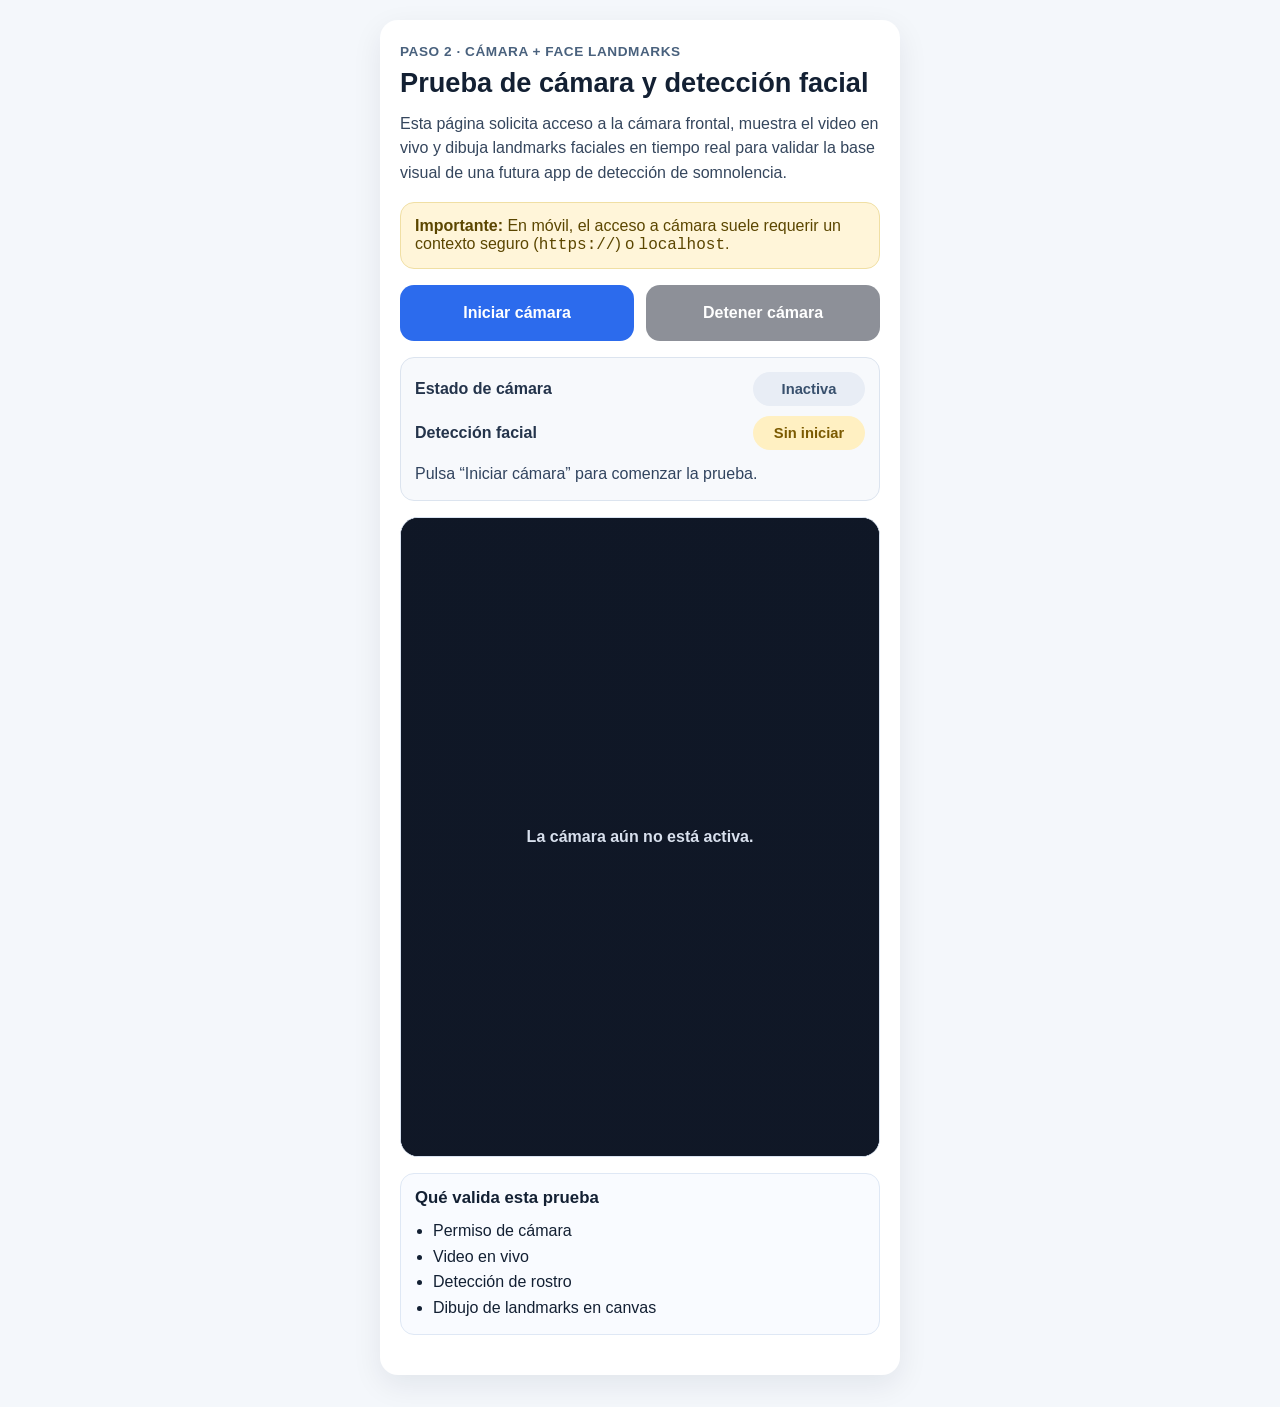
==== index.html @ 903a5b25 "primer deploy face detection" ====
<!DOCTYPE html>
<html lang="es">
<head>
  <meta charset="UTF-8" />
  <meta
    name="viewport"
    content="width=device-width, initial-scale=1.0, viewport-fit=cover"
  />
  <title>Prueba de cámara y detección facial</title>
  <link rel="stylesheet" href="styles.css" />
</head>
<body>
  <main class="app">
    <section class="card">
      <p class="eyebrow">Paso 2 · Cámara + Face Landmarks</p>

      <h1>Prueba de cámara y detección facial</h1>

      <p class="subtitle">
        Esta página solicita acceso a la cámara frontal, muestra el video en vivo
        y dibuja landmarks faciales en tiempo real para validar la base visual de
        una futura app de detección de somnolencia.
      </p>

      <div class="notice">
        <strong>Importante:</strong>
        En móvil, el acceso a cámara suele requerir un contexto seguro
        (<code>https://</code>) o <code>localhost</code>.
      </div>

      <div class="controls">
        <button id="startBtn" class="btn btn-primary" type="button">
          Iniciar cámara
        </button>

        <button id="stopBtn" class="btn btn-dark" type="button" disabled>
          Detener cámara
        </button>
      </div>

      <section class="status-panel" aria-live="polite" aria-atomic="true">
        <div class="status-row">
          <span class="status-label">Estado de cámara</span>
          <span id="cameraStatus" class="status-chip status-idle">Inactiva</span>
        </div>

        <div class="status-row">
          <span class="status-label">Detección facial</span>
          <span id="faceStatus" class="status-chip status-waiting">Sin iniciar</span>
        </div>

        <p id="statusMessage" class="status-message">
          Pulsa “Iniciar cámara” para comenzar la prueba.
        </p>
      </section>

      <section class="viewer-section">
        <div class="viewer" id="viewer">
          <video
            id="video"
            class="video"
            autoplay
            muted
            playsinline
          ></video>

          <canvas id="overlay" class="overlay"></canvas>

          <div id="emptyState" class="empty-state">
            La cámara aún no está activa.
          </div>
        </div>
      </section>

      <section class="help-box">
        <h2>Qué valida esta prueba</h2>
        <ul>
          <li>Permiso de cámara</li>
          <li>Video en vivo</li>
          <li>Detección de rostro</li>
          <li>Dibujo de landmarks en canvas</li>
        </ul>
      </section>
    </section>
  </main>

  <script type="module" src="app.js"></script>
</body>
</html>
---- styles.css ----
/* =========================
   Reset básico
========================= */
* {
  box-sizing: border-box;
}

html {
  font-size: 16px;
}

body {
  margin: 0;
  font-family: Arial, Helvetica, sans-serif;
  background: #f4f7fb;
  color: #132033;
}

/* =========================
   Layout principal
========================= */
.app {
  min-height: 100vh;
  padding: 20px 14px 32px;
  display: flex;
  justify-content: center;
  align-items: flex-start;
}

.card {
  width: 100%;
  max-width: 520px;
  background: #ffffff;
  border-radius: 18px;
  padding: 20px 16px 22px;
  box-shadow: 0 10px 30px rgba(12, 28, 56, 0.08);
}

/* =========================
   Tipografía
========================= */
.eyebrow {
  margin: 0 0 8px;
  font-size: 0.85rem;
  font-weight: 700;
  color: #49617d;
  text-transform: uppercase;
  letter-spacing: 0.04em;
}

h1 {
  margin: 0 0 12px;
  font-size: 1.7rem;
  line-height: 1.2;
}

.subtitle {
  margin: 0 0 16px;
  line-height: 1.55;
  color: #35465d;
}

.notice,
.status-panel,
.help-box {
  border-radius: 14px;
  padding: 14px;
  margin-bottom: 16px;
}

.notice {
  background: #fff5d9;
  color: #5b4600;
  border: 1px solid #f0dfa4;
}

.help-box {
  background: #f9fbff;
  border: 1px solid #dfe8f5;
}

.help-box h2 {
  margin: 0 0 10px;
  font-size: 1.05rem;
}

.help-box ul {
  margin: 0;
  padding-left: 18px;
  line-height: 1.6;
}

/* =========================
   Botones
========================= */
.controls {
  display: grid;
  gap: 12px;
  margin-bottom: 16px;
}

.btn {
  width: 100%;
  min-height: 56px;
  border: none;
  border-radius: 14px;
  font-size: 1rem;
  font-weight: 700;
  padding: 14px 16px;
  cursor: pointer;
  transition: transform 0.08s ease, opacity 0.2s ease;
  -webkit-tap-highlight-color: transparent;
}

.btn:active {
  transform: scale(0.98);
}

.btn:disabled {
  opacity: 0.5;
  cursor: not-allowed;
}

.btn-primary {
  background: #2c6bed;
  color: #ffffff;
}

.btn-dark {
  background: #1d2433;
  color: #ffffff;
}

/* =========================
   Panel de estado
========================= */
.status-panel {
  background: #f7f9fc;
  border: 1px solid #dce4ef;
}

.status-row {
  display: flex;
  align-items: center;
  justify-content: space-between;
  gap: 10px;
  margin-bottom: 10px;
}

.status-row:last-of-type {
  margin-bottom: 12px;
}

.status-label {
  font-weight: 700;
  color: #24344b;
}

.status-chip {
  display: inline-flex;
  align-items: center;
  justify-content: center;
  min-width: 112px;
  min-height: 34px;
  padding: 6px 10px;
  border-radius: 999px;
  font-size: 0.92rem;
  font-weight: 700;
}

.status-idle {
  background: #e8edf5;
  color: #38506d;
}

.status-waiting {
  background: #fff0c2;
  color: #7b5a00;
}

.status-success {
  background: #dff4e5;
  color: #1c6b39;
}

.status-danger {
  background: #ffe0e0;
  color: #8a1f1f;
}

.status-message {
  margin: 0;
  line-height: 1.5;
  color: #31445f;
}

/* =========================
   Video + canvas
========================= */
.viewer-section {
  margin-bottom: 16px;
}

.viewer {
  position: relative;
  width: 100%;
  aspect-ratio: 3 / 4;
  background: #0f1726;
  border-radius: 18px;
  overflow: hidden;
  border: 1px solid #d9e3f1;
}

.video,
.overlay {
  position: absolute;
  inset: 0;
  width: 100%;
  height: 100%;
}

/* Efecto espejo para selfie */
.video {
  object-fit: cover;
  /* transform: scaleX(-1); */
  background: #0f1726;
}

.overlay {
  pointer-events: none;
  /* transform: scaleX(-1); */
}

.empty-state {
  position: absolute;
  inset: 0;
  display: grid;
  place-items: center;
  text-align: center;
  padding: 24px;
  color: #d8e0ed;
  font-weight: 700;
  line-height: 1.5;
  background: linear-gradient(
    180deg,
    rgba(17, 24, 39, 0.15),
    rgba(17, 24, 39, 0.45)
  );
}

/* =========================
   Pantallas más grandes
========================= */
@media (min-width: 480px) {
  .card {
    padding: 24px 20px 24px;
  }

  .controls {
    grid-template-columns: 1fr 1fr;
  }
}
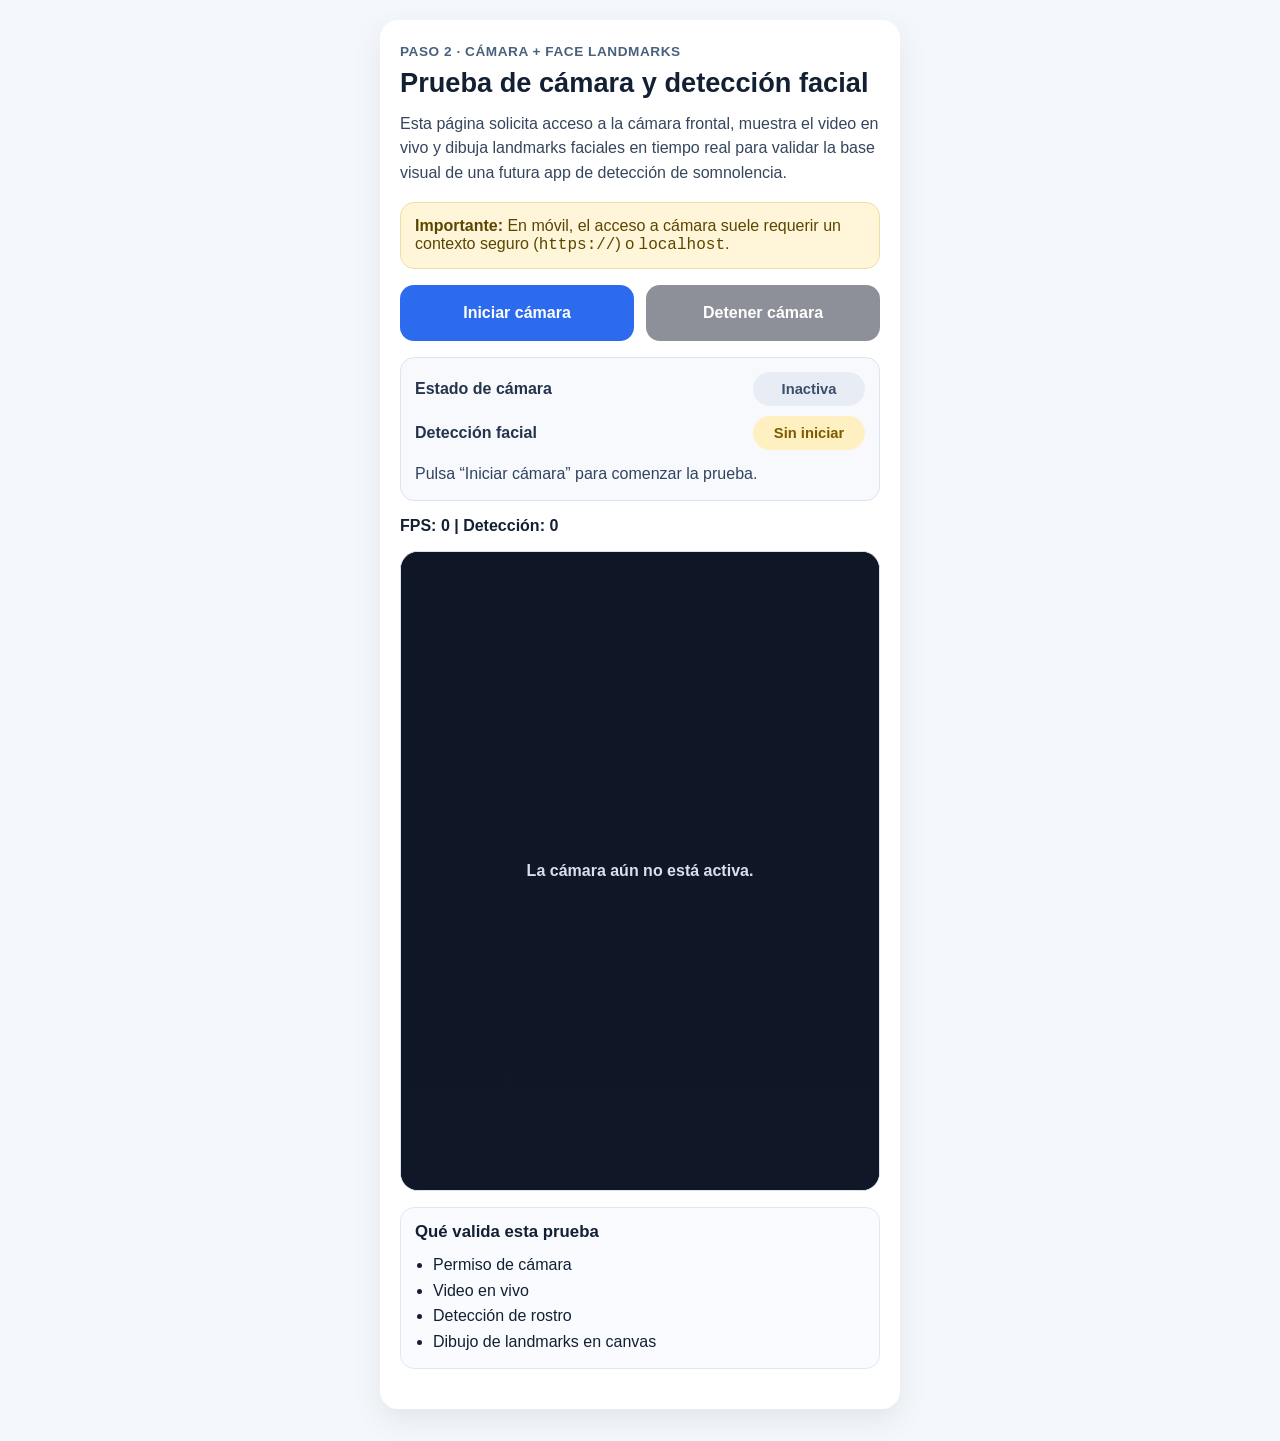
==== commit 18870b15: "cambio fps + mejoras" ====
--- a/index.html
+++ b/index.html
@@ -53,6 +53,9 @@
           Pulsa “Iniciar cámara” para comenzar la prueba.
         </p>
       </section>
+      <p id="fpsText" style="font-weight: bold; margin-top: 8px;">
+  FPS: 0 | Detección: 0
+</p>
 
       <section class="viewer-section">
         <div class="viewer" id="viewer">
